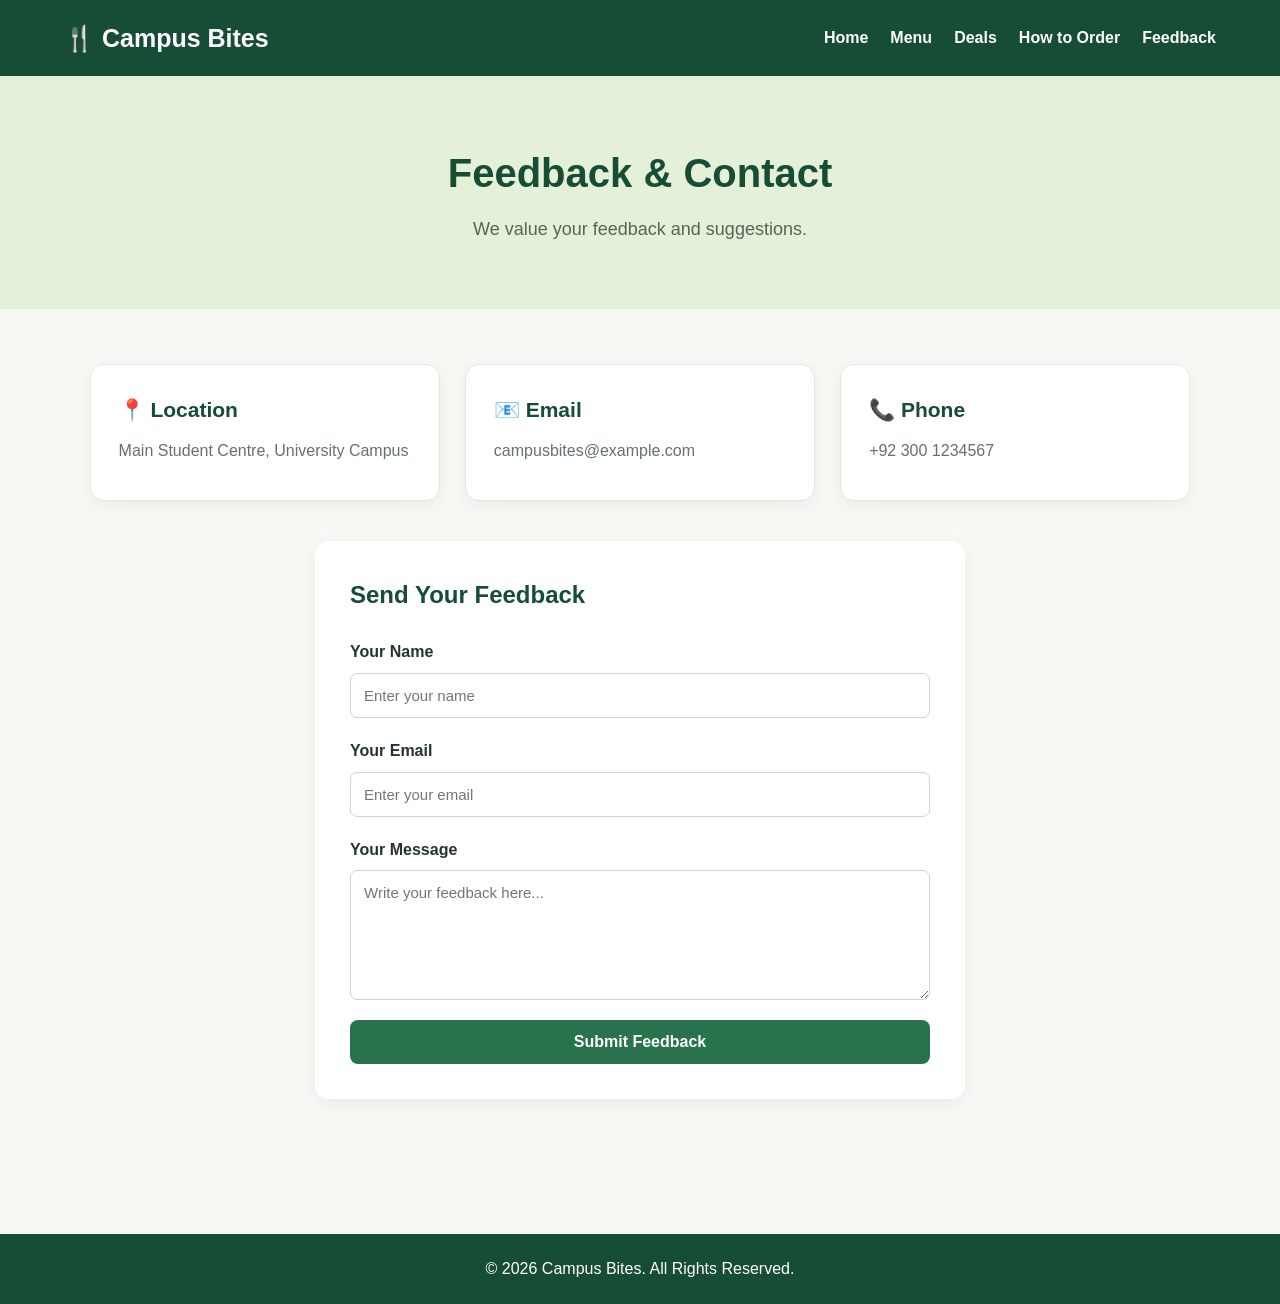
==== src/feedback.html @ 5787cf16 "Create HTML pages and shared CSS structure" ====
<!DOCTYPE html>
<html lang="en">
<head>
    <meta charset="UTF-8">
    <meta name="viewport" content="width=device-width, initial-scale=1.0">
    <title>Campus Bites | Feedback</title>
    <link rel="stylesheet" href="../styles/style.css">
</head>
<body>

<header>
    <nav class="navbar">
        <h2>🍴 Campus Bites</h2>
        <ul>
            <li><a href="index.html">Home</a></li>
            <li><a href="menu.html">Menu</a></li>
            <li><a href="deals.html">Deals</a></li>
            <li><a href="order.html">How to Order</a></li>
            <li><a href="feedback.html">Feedback</a></li>
        </ul>
    </nav>
</header>

<section class="page-header">
    <h1>Feedback & Contact</h1>
    <p>We value your feedback and suggestions.</p>
</section>

<section class="section">

    <div class="cards">

        <div class="card">
            <h3>📍 Location</h3>
            <p>Main Student Centre, University Campus</p>
        </div>

        <div class="card">
            <h3>📧 Email</h3>
            <p>campusbites@example.com</p>
        </div>

        <div class="card">
            <h3>📞 Phone</h3>
            <p>+92 300 1234567</p>
        </div>

    </div>

    <div class="form-container">
        <h2>Send Your Feedback</h2>

        <form action="#" method="post">

            <label for="name">Your Name</label>
            <input type="text" id="name" name="name"
                   placeholder="Enter your name" required>

            <label for="email">Your Email</label>
            <input type="email" id="email" name="email"
                   placeholder="Enter your email" required>

            <label for="message">Your Message</label>
            <textarea id="message" name="message"
                      placeholder="Write your feedback here..."
                      required></textarea>

            <button type="submit" class="btn">Submit Feedback</button>

        </form>
    </div>

</section>

<footer>
    <p>© 2026 Campus Bites. All Rights Reserved.</p>
</footer>

</body>
</html>
---- styles/style.css ----
* {
    margin: 0;
    padding: 0;
    box-sizing: border-box;
}

body {
    font-family: Arial, Helvetica, sans-serif;
    background: #f8f9f5;
    color: #26352b;
    line-height: 1.6;
}

/* NAVIGATION */

header {
    background: #174c35;
    padding: 18px 5%;
}

.navbar {
    display: flex;
    justify-content: space-between;
    align-items: center;
    flex-wrap: wrap;
    gap: 20px;
}

.navbar h2 {
    color: white;
    font-size: 25px;
}

.navbar ul {
    display: flex;
    list-style: none;
    gap: 22px;
    flex-wrap: wrap;
}

.navbar ul li a {
    color: white;
    text-decoration: none;
    font-weight: bold;
    transition: 0.3s;
}

.navbar ul li a:hover {
    color: #c7e89b;
}

/* HERO SECTION */

.hero {
    min-height: 480px;
    display: flex;
    align-items: center;
    padding: 60px 8%;
    background: linear-gradient(120deg, #e4f0d8, #f8f9f5);
}

.hero-content {
    max-width: 650px;
}

.tagline {
    color: #28734d;
    font-weight: bold;
    letter-spacing: 2px;
    margin-bottom: 15px;
}

.hero h1 {
    font-size: 52px;
    line-height: 1.2;
    margin-bottom: 20px;
    color: #174c35;
}

.hero h1 span {
    color: #70a34a;
}

.hero p {
    font-size: 18px;
    margin-bottom: 25px;
    color: #56645a;
}

/* BUTTONS */

.btn {
    display: inline-block;
    background: #28734d;
    color: white;
    padding: 13px 25px;
    border-radius: 8px;
    text-decoration: none;
    border: none;
    cursor: pointer;
    font-size: 16px;
    font-weight: bold;
    transition: 0.3s;
}

.btn:hover {
    background: #174c35;
    transform: translateY(-2px);
}

/* PAGE HEADER */

.page-header {
    text-align: center;
    padding: 65px 20px;
    background: #e4f0d8;
}

.page-header h1 {
    font-size: 40px;
    color: #174c35;
    margin-bottom: 10px;
}

.page-header p {
    color: #56645a;
    font-size: 18px;
}

/* GENERAL SECTIONS */

.section {
    padding: 55px 7%;
}

.section > h2 {
    color: #174c35;
    margin-bottom: 25px;
    margin-top: 30px;
    font-size: 28px;
}

/* CARDS */

.cards {
    display: grid;
    grid-template-columns: repeat(3, 1fr);
    gap: 25px;
    margin-bottom: 35px;
}

.card {
    background: white;
    padding: 28px;
    border-radius: 14px;
    box-shadow: 0 5px 20px rgba(0, 0, 0, 0.06);
    border: 1px solid #e4e9df;
    transition: 0.3s;
}

.card:hover {
    transform: translateY(-5px);
    box-shadow: 0 10px 25px rgba(0, 0, 0, 0.1);
}

.card h3 {
    color: #174c35;
    margin-bottom: 12px;
    font-size: 21px;
}

.card p {
    color: #657268;
    margin-bottom: 8px;
}

.card h2 {
    color: #70a34a;
    margin-top: 15px;
}

/* FEATURED DEAL */

.featured {
    background: #174c35;
    color: white;
    margin-bottom: 40px;
}

.featured h2,
.featured h3,
.featured p {
    color: white;
}

/* INFORMATION SECTION */

.info {
    background: #e4f0d8;
    padding: 35px;
    margin: 35px 7%;
    border-radius: 14px;
}

.info h2 {
    color: #174c35;
    margin-bottom: 15px;
}

.info p {
    margin-bottom: 8px;
}

/* FEEDBACK FORM */

.form-container {
    max-width: 650px;
    margin: 40px auto;
    padding: 35px;
    background: white;
    border-radius: 14px;
    box-shadow: 0 5px 20px rgba(0, 0, 0, 0.06);
}

.form-container h2 {
    color: #174c35;
    margin-bottom: 25px;
}

form {
    display: flex;
    flex-direction: column;
}

form label {
    margin-bottom: 8px;
    font-weight: bold;
}

form input,
form textarea {
    padding: 13px;
    margin-bottom: 20px;
    border: 1px solid #ccd5ca;
    border-radius: 7px;
    font-size: 15px;
    font-family: inherit;
}

form input:focus,
form textarea:focus {
    outline: 2px solid #70a34a;
}

form textarea {
    min-height: 130px;
    resize: vertical;
}

/* FOOTER */

footer {
    background: #174c35;
    color: white;
    text-align: center;
    padding: 22px;
    margin-top: 40px;
}

/* RESPONSIVE DESIGN */

@media (max-width: 900px) {

    .navbar {
        flex-direction: column;
        align-items: flex-start;
    }

    .cards {
        grid-template-columns: repeat(2, 1fr);
    }

    .hero h1 {
        font-size: 42px;
    }
}

@media (max-width: 600px) {

    .navbar {
        align-items: center;
    }

    .navbar ul {
        justify-content: center;
        gap: 12px;
    }

    .cards {
        grid-template-columns: 1fr;
    }

    .hero {
        padding: 45px 6%;
        min-height: auto;
    }

    .hero h1 {
        font-size: 34px;
    }

    .page-header h1 {
        font-size: 30px;
    }

    .section {
        padding: 35px 5%;
    }

    .form-container {
        padding: 22px;
    }
}
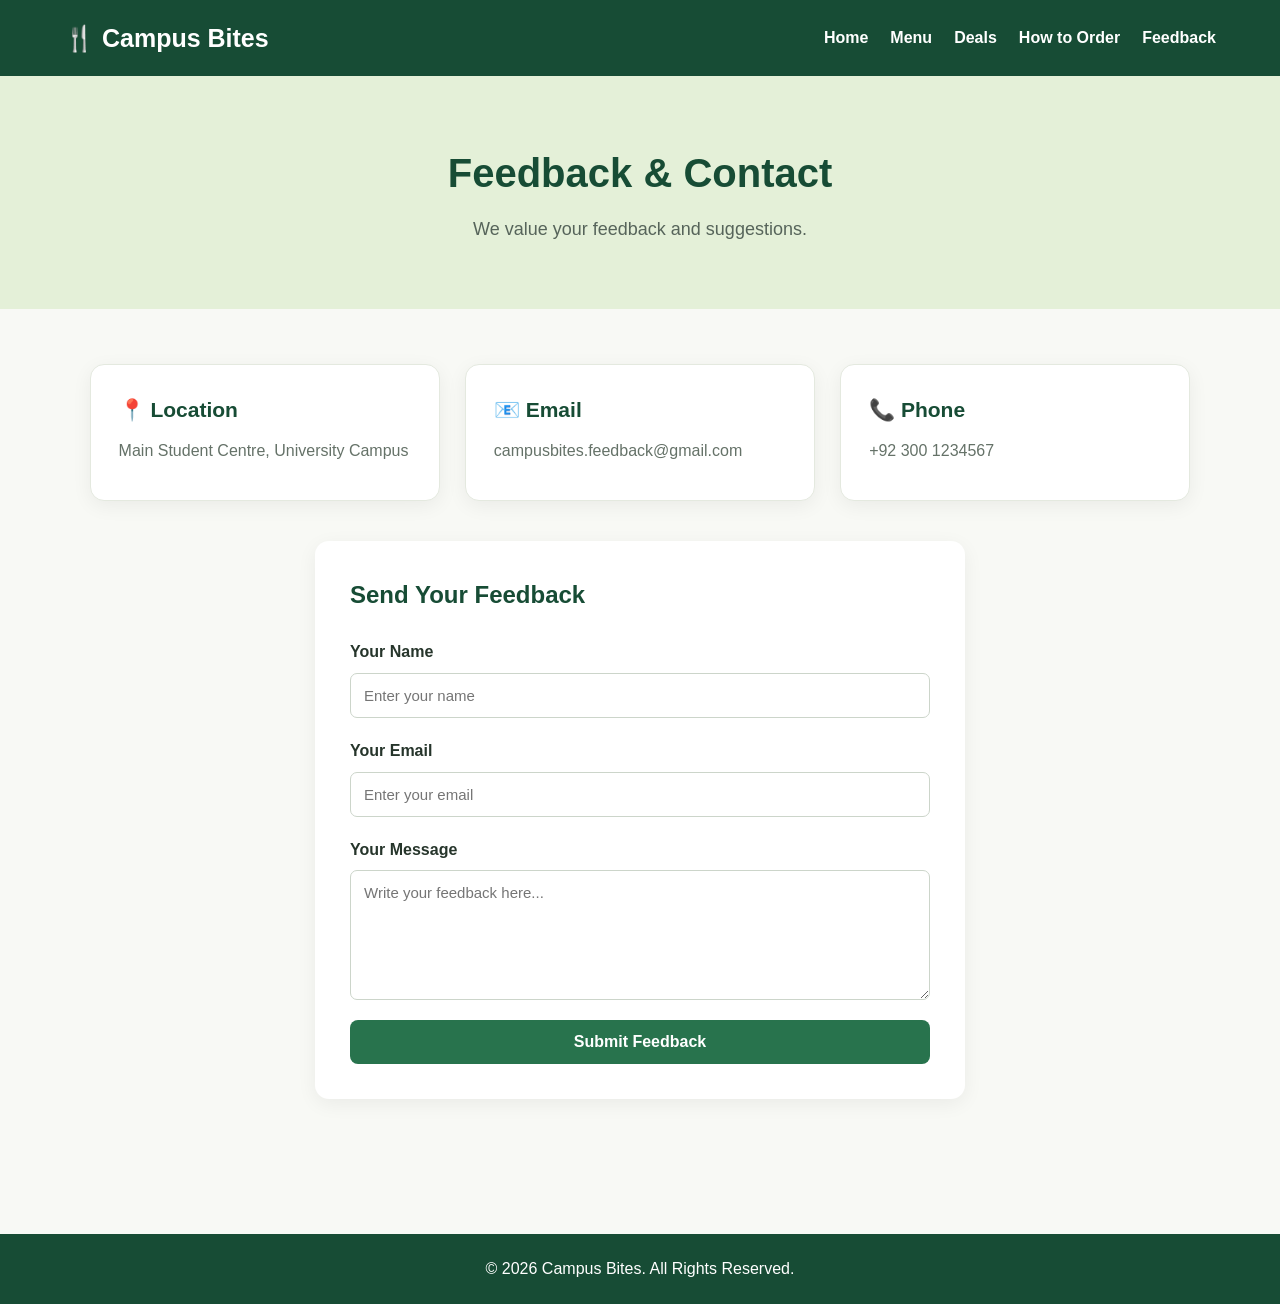
==== commit 85f36759: "Update email in feedback page" ====
--- a/src/feedback.html
+++ b/src/feedback.html
@@ -37,7 +37,7 @@
 
         <div class="card">
             <h3>📧 Email</h3>
-            <p>campusbites@example.com</p>
+            <p>campusbites.feedback@gmail.com</p>
         </div>
 
         <div class="card">
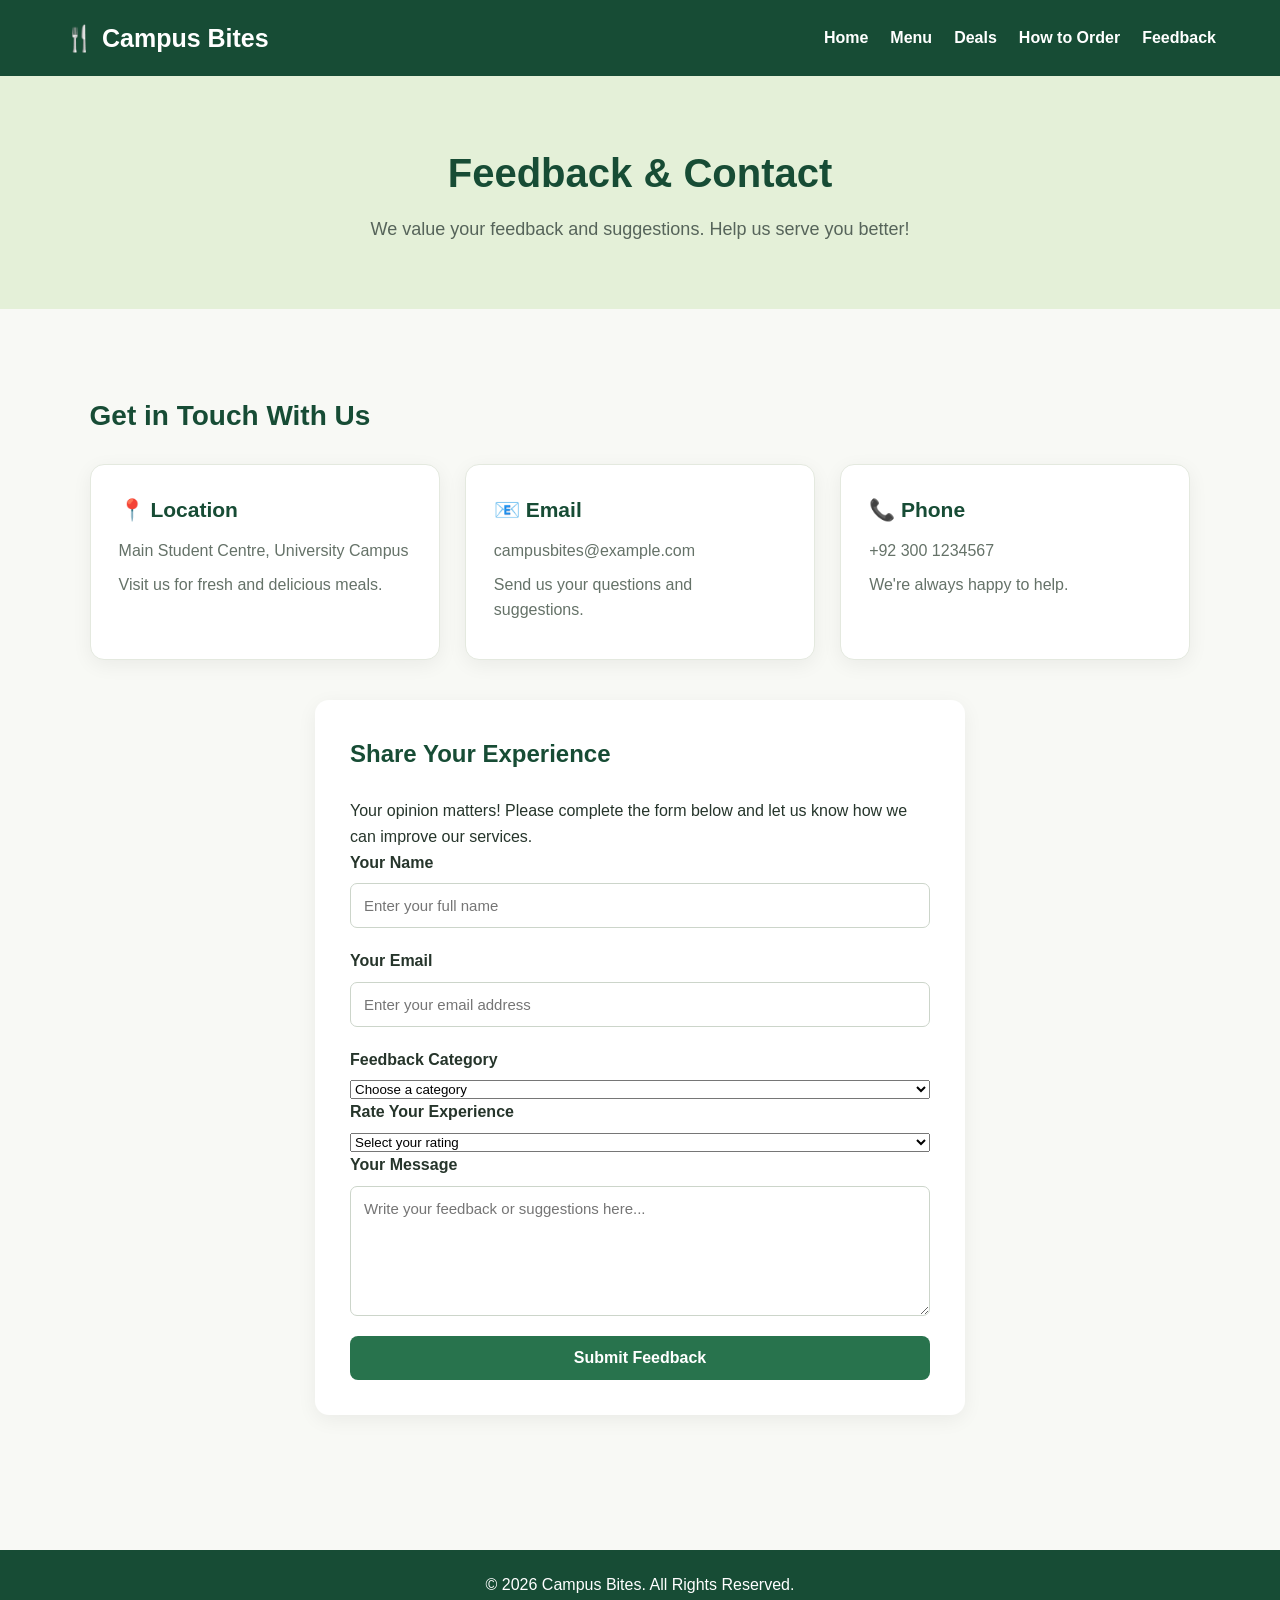
==== commit 635a1e00: "Add feedback page" ====
--- a/src/feedback.html
+++ b/src/feedback.html
@@ -1,9 +1,10 @@
+
 <!DOCTYPE html>
 <html lang="en">
 <head>
     <meta charset="UTF-8">
     <meta name="viewport" content="width=device-width, initial-scale=1.0">
-    <title>Campus Bites | Feedback</title>
+    <title>Campus Bites | Feedback & Contact</title>
     <link rel="stylesheet" href="../styles/style.css">
 </head>
 <body>
@@ -23,52 +24,91 @@
 
 <section class="page-header">
     <h1>Feedback & Contact</h1>
-    <p>We value your feedback and suggestions.</p>
+    <p>We value your feedback and suggestions. Help us serve you better!</p>
 </section>
 
 <section class="section">
 
+    <h2 class="contact-heading">Get in Touch With Us</h2>
+
     <div class="cards">
 
-        <div class="card">
+        <div class="card contact-card">
             <h3>📍 Location</h3>
             <p>Main Student Centre, University Campus</p>
+            <p>Visit us for fresh and delicious meals.</p>
         </div>
 
-        <div class="card">
+        <div class="card contact-card">
             <h3>📧 Email</h3>
-            <p>campusbites.feedback@gmail.com</p>
+            <p>campusbites@example.com</p>
+            <p>Send us your questions and suggestions.</p>
         </div>
 
-        <div class="card">
+        <div class="card contact-card">
             <h3>📞 Phone</h3>
             <p>+92 300 1234567</p>
+            <p>We're always happy to help.</p>
         </div>
 
     </div>
 
     <div class="form-container">
-        <h2>Send Your Feedback</h2>
+
+        <h2>Share Your Experience</h2>
+
+        <p class="form-description">
+            Your opinion matters! Please complete the form below
+            and let us know how we can improve our services.
+        </p>
 
         <form action="#" method="post">
 
             <label for="name">Your Name</label>
             <input type="text" id="name" name="name"
-                   placeholder="Enter your name" required>
+                   placeholder="Enter your full name" required>
 
             <label for="email">Your Email</label>
             <input type="email" id="email" name="email"
-                   placeholder="Enter your email" required>
+                   placeholder="Enter your email address" required>
+
+            <label for="category">Feedback Category</label>
+            <select id="category" name="category" required>
+                <option value="">Choose a category</option>
+                <option value="food">Food Quality</option>
+                <option value="service">Customer Service</option>
+                <option value="cleanliness">Cleanliness</option>
+                <option value="pricing">Prices and Deals</option>
+                <option value="other">Other Suggestions</option>
+            </select>
+
+            <label for="rating">Rate Your Experience</label>
+            <select id="rating" name="rating" required>
+                <option value="">Select your rating</option>
+                <option value="5">⭐⭐⭐⭐⭐ Excellent</option>
+                <option value="4">⭐⭐⭐⭐ Very Good</option>
+                <option value="3">⭐⭐⭐ Good</option>
+                <option value="2">⭐⭐ Needs Improvement</option>
+                <option value="1">⭐ Poor</option>
+            </select>
 
             <label for="message">Your Message</label>
             <textarea id="message" name="message"
-                      placeholder="Write your feedback here..."
+                      placeholder="Write your feedback or suggestions here..."
                       required></textarea>
 
-            <button type="submit" class="btn">Submit Feedback</button>
+            <button type="submit" class="btn">
+                Submit Feedback
+            </button>
 
         </form>
+
     </div>
+
+    <div class="feedback-note" id="thankYouMessage" hidden>
+    <h3>💚 Thank You for Your Support!</h3>
+    <p>Your feedback has been received. We appreciate your time and suggestions!</p>
+</div>
 
 </section>
 
@@ -76,5 +116,25 @@
     <p>© 2026 Campus Bites. All Rights Reserved.</p>
 </footer>
 
+<script>
+    const feedbackForm = document.querySelector("form");
+    const thankYouMessage = document.getElementById("thankYouMessage");
+
+    feedbackForm.addEventListener("submit", function(event) {
+
+        event.preventDefault();
+
+        thankYouMessage.hidden = false;
+
+        thankYouMessage.scrollIntoView({
+            behavior: "smooth",
+            block: "center"
+        });
+
+        feedbackForm.reset();
+
+    });
+</script>
+
 </body>
-</html>+</html>
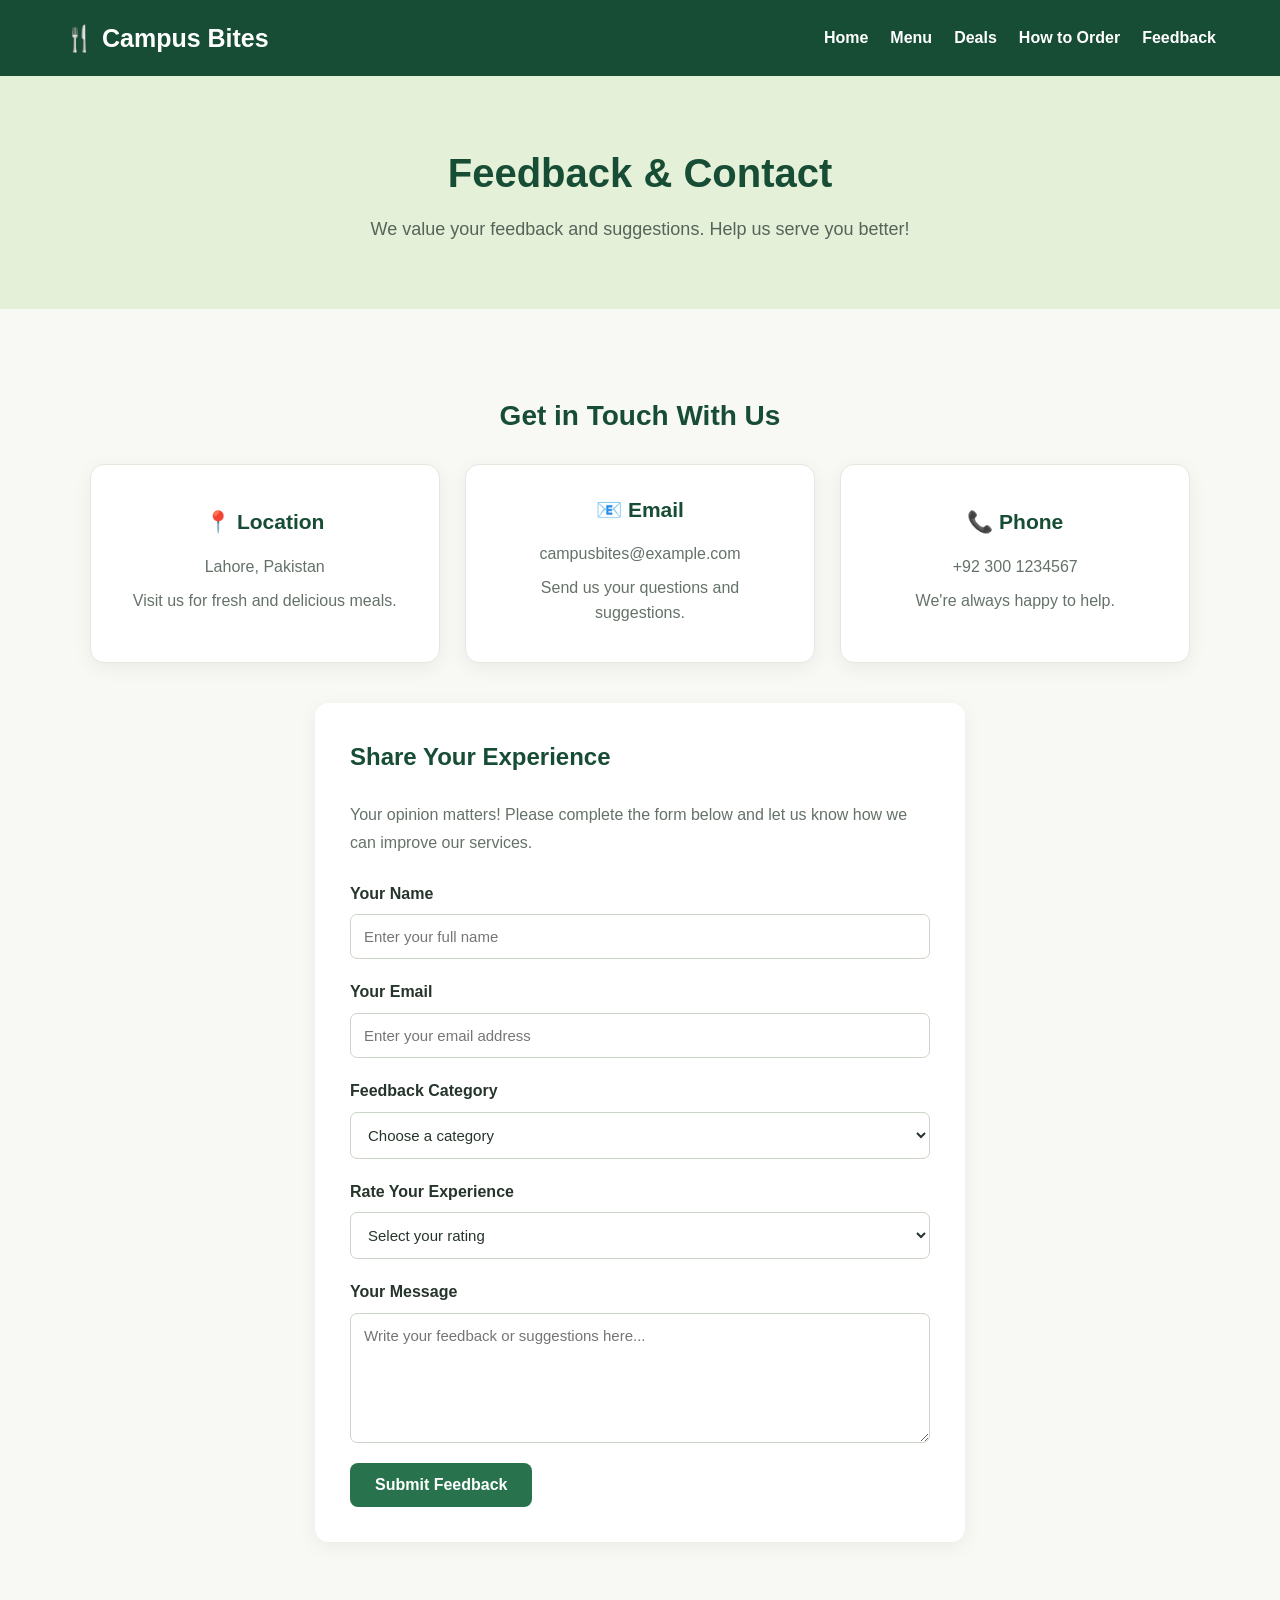
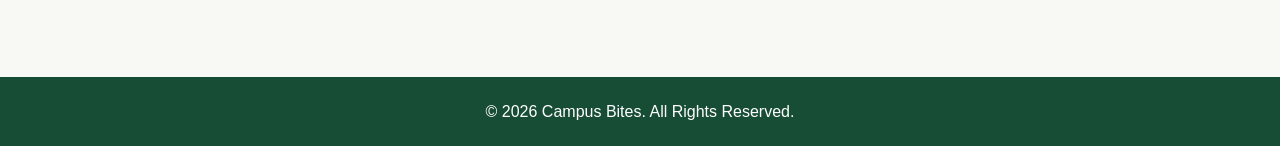
==== commit f776f55f: "change location to Lahore, Pakistan closes #3" ====
--- a/src/feedback.html
+++ b/src/feedback.html
@@ -35,7 +35,7 @@
 
         <div class="card contact-card">
             <h3>📍 Location</h3>
-            <p>Main Student Centre, University Campus</p>
+            <p>Lahore, Pakistan</p>
             <p>Visit us for fresh and delicious meals.</p>
         </div>
 
--- a/styles/style.css
+++ b/styles/style.css
@@ -321,4 +321,153 @@
     .form-container {
         padding: 22px;
     }
-}+}
+
+
+
+
+
+/* =====================================
+   FEEDBACK PAGE IMPROVEMENTS
+===================================== */
+
+.contact-heading {
+    text-align: center;
+    color: #174c35;
+    margin-bottom: 25px;
+}
+
+.contact-card {
+    text-align: center;
+    display: flex;
+    flex-direction: column;
+    justify-content: center;
+    min-height: 170px;
+}
+
+.contact-card h3 {
+    margin-bottom: 15px;
+}
+
+.contact-card:hover {
+    background: #f8f9f5;
+}
+
+.form-description {
+    color: #657268;
+    margin-bottom: 25px;
+    line-height: 1.7;
+}
+
+.form-container {
+    width: 100%;
+}
+
+form select {
+    width: 100%;
+    padding: 13px;
+    margin-bottom: 20px;
+    border: 1px solid #ccd5ca;
+    border-radius: 7px;
+    font-size: 15px;
+    font-family: inherit;
+    color: #26352b;
+    background: white;
+    cursor: pointer;
+}
+
+form input,
+form textarea,
+form select {
+    width: 100%;
+    transition: border-color 0.3s, box-shadow 0.3s;
+}
+
+form input:focus,
+form textarea:focus,
+form select:focus {
+    outline: none;
+    border-color: #70a34a;
+    box-shadow: 0 0 0 3px rgba(112, 163, 74, 0.15);
+}
+
+form button {
+    align-self: flex-start;
+    min-width: 180px;
+}
+
+.feedback-note {
+    max-width: 650px;
+    margin: 35px auto 10px;
+    padding: 25px;
+    text-align: center;
+    background: #e4f0d8;
+    border-radius: 14px;
+}
+
+.feedback-note h3 {
+    color: #174c35;
+    margin-bottom: 10px;
+}
+
+.feedback-note p {
+    color: #56645a;
+}
+
+/* TABLET RESPONSIVENESS */
+
+@media (max-width: 900px) {
+
+    .contact-card {
+        min-height: 160px;
+        padding: 22px;
+    }
+
+    .form-container {
+        max-width: 90%;
+    }
+}
+
+/* MOBILE RESPONSIVENESS */
+
+@media (max-width: 600px) {
+
+    .contact-heading {
+        font-size: 23px;
+    }
+
+    .contact-card {
+        min-height: auto;
+        padding: 22px 15px;
+    }
+
+    .form-container {
+        max-width: 100%;
+        margin: 25px auto;
+        padding: 22px 18px;
+    }
+
+    .form-container h2 {
+        font-size: 23px;
+    }
+
+    .form-description {
+        font-size: 14px;
+    }
+
+    form input,
+    form textarea,
+    form select {
+        font-size: 14px;
+        padding: 12px;
+    }
+
+    form button {
+        width: 100%;
+        align-self: stretch;
+    }
+
+    .feedback-note {
+        padding: 22px 15px;
+    }
+}
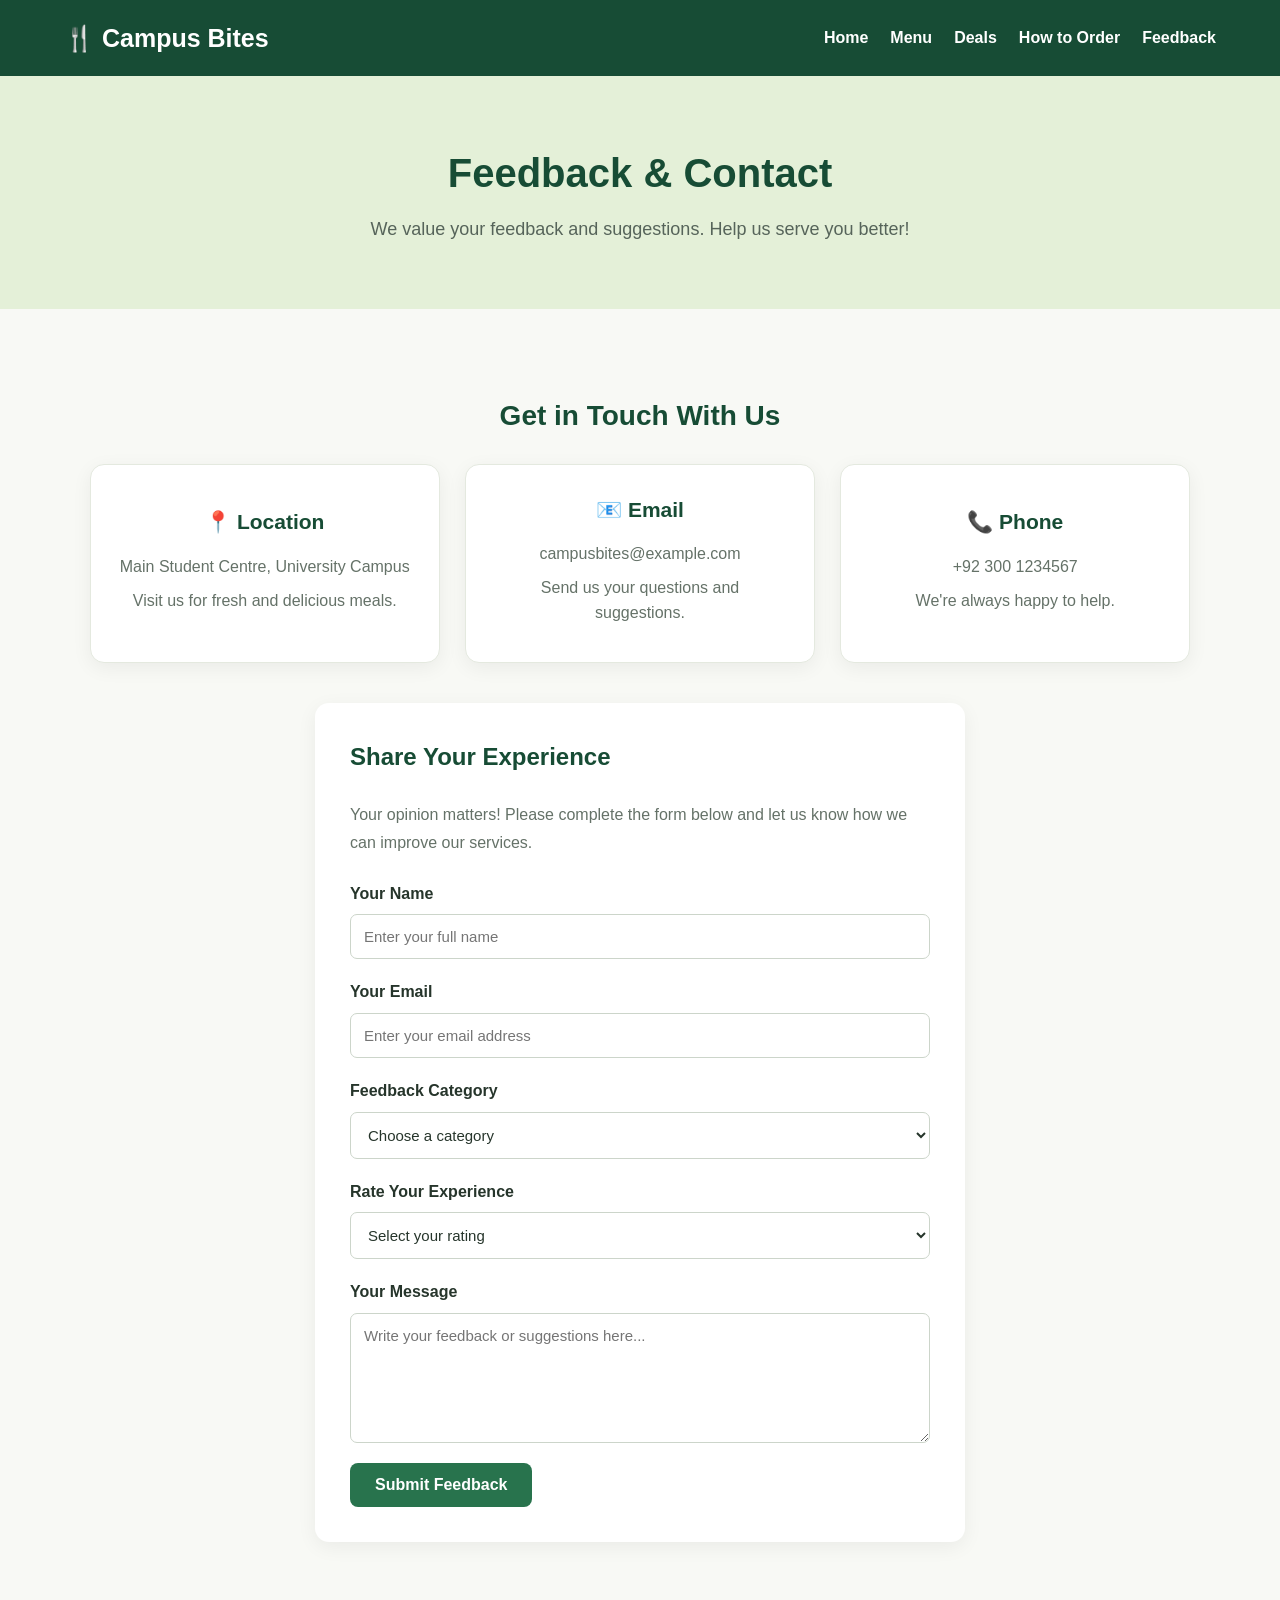
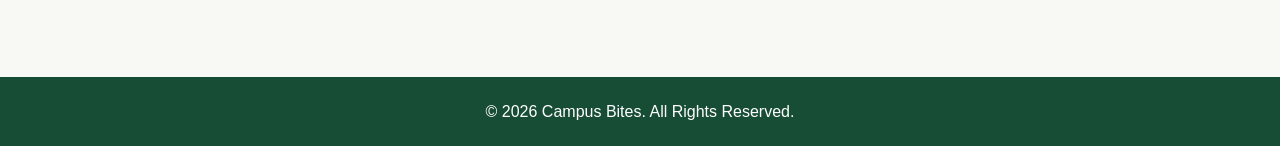
==== commit d75ac041: "Revert "change location to Lahore, Pakistan" This reverts commit f776f55f3298f343d05ce4363a3c473b3ab" ====
--- a/src/feedback.html
+++ b/src/feedback.html
@@ -35,7 +35,7 @@
 
         <div class="card contact-card">
             <h3>📍 Location</h3>
-            <p>Lahore, Pakistan</p>
+            <p>Main Student Centre, University Campus</p>
             <p>Visit us for fresh and delicious meals.</p>
         </div>
 
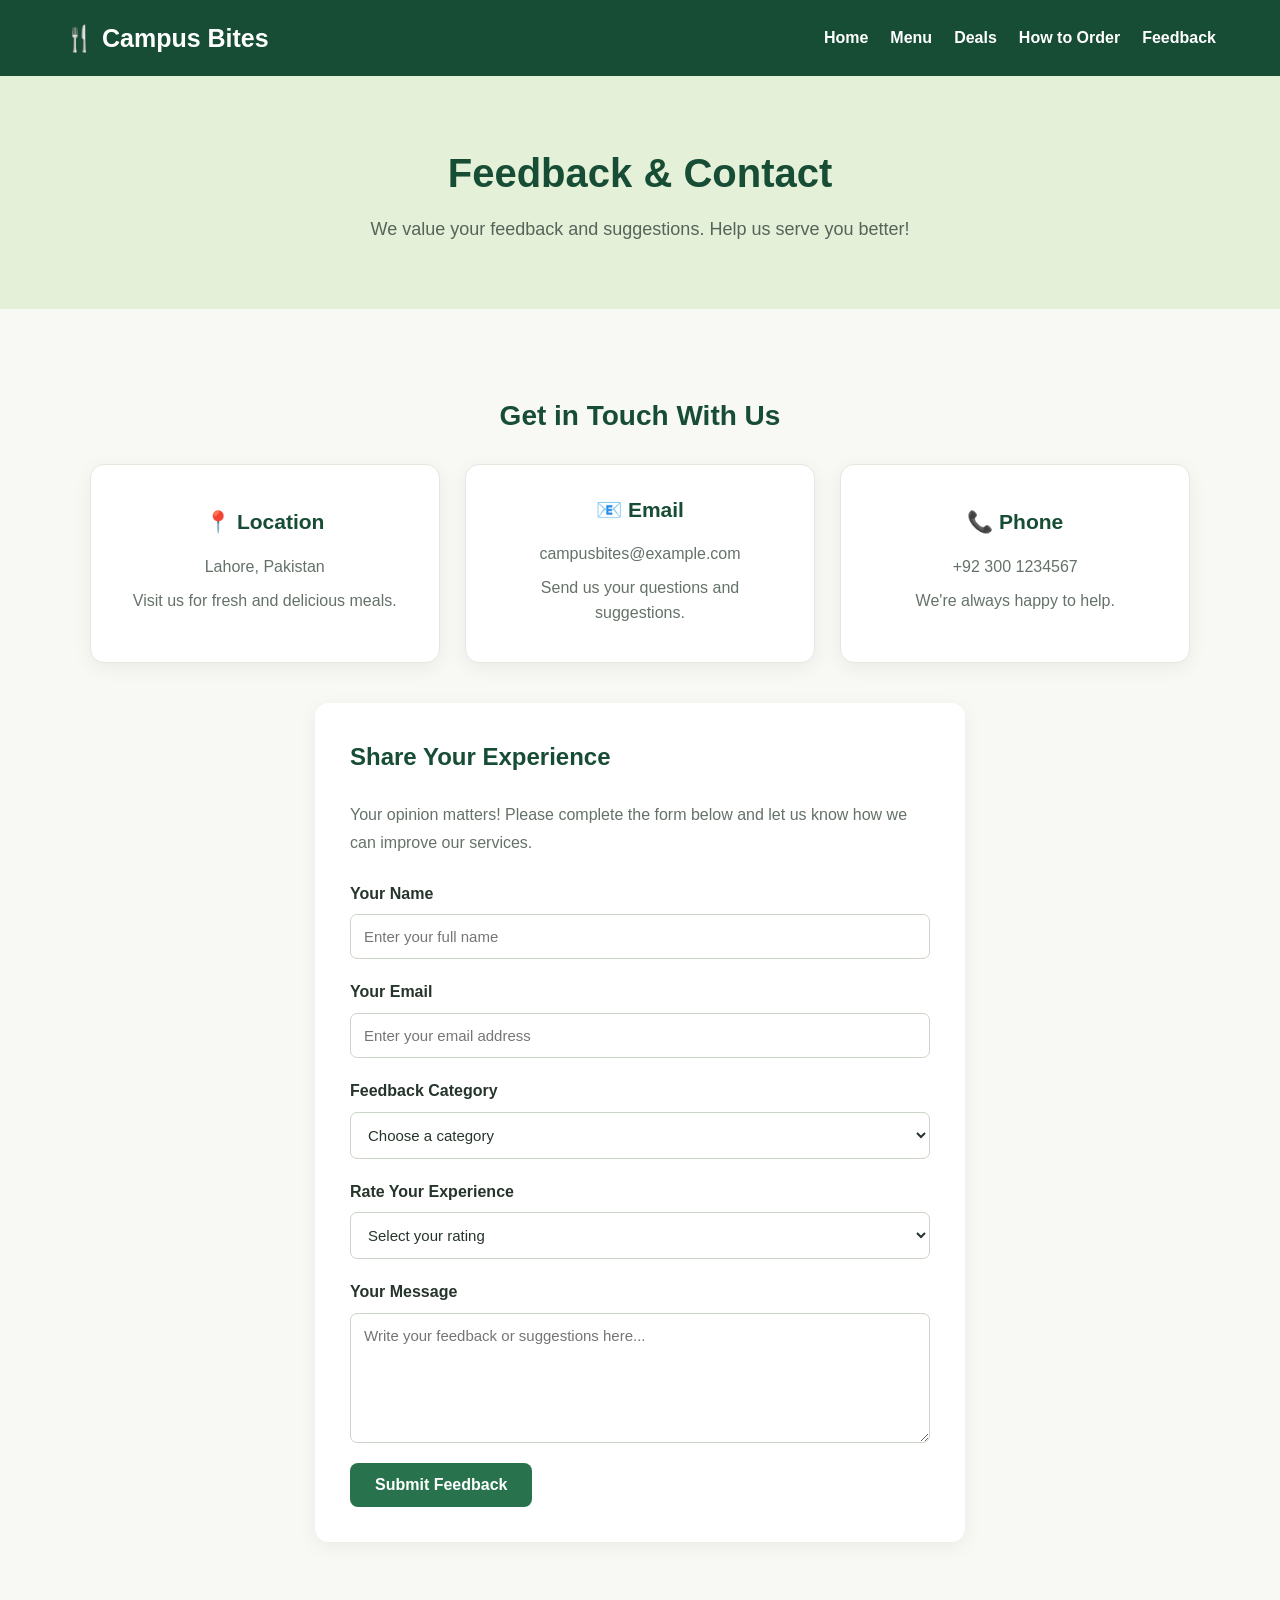
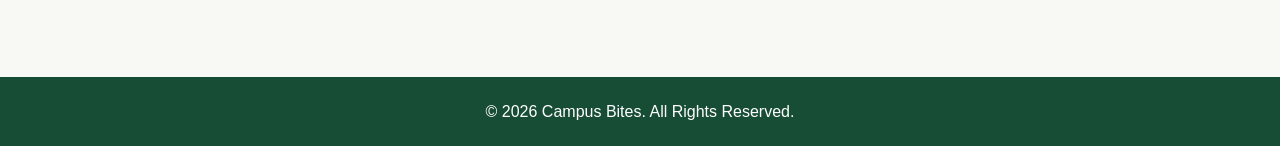
==== commit aa14757d: "Update cafeteria location, closes #1" ====
--- a/src/feedback.html
+++ b/src/feedback.html
@@ -35,7 +35,7 @@
 
         <div class="card contact-card">
             <h3>📍 Location</h3>
-            <p>Main Student Centre, University Campus</p>
+            <p>Lahore, Pakistan</p>
             <p>Visit us for fresh and delicious meals.</p>
         </div>
 
